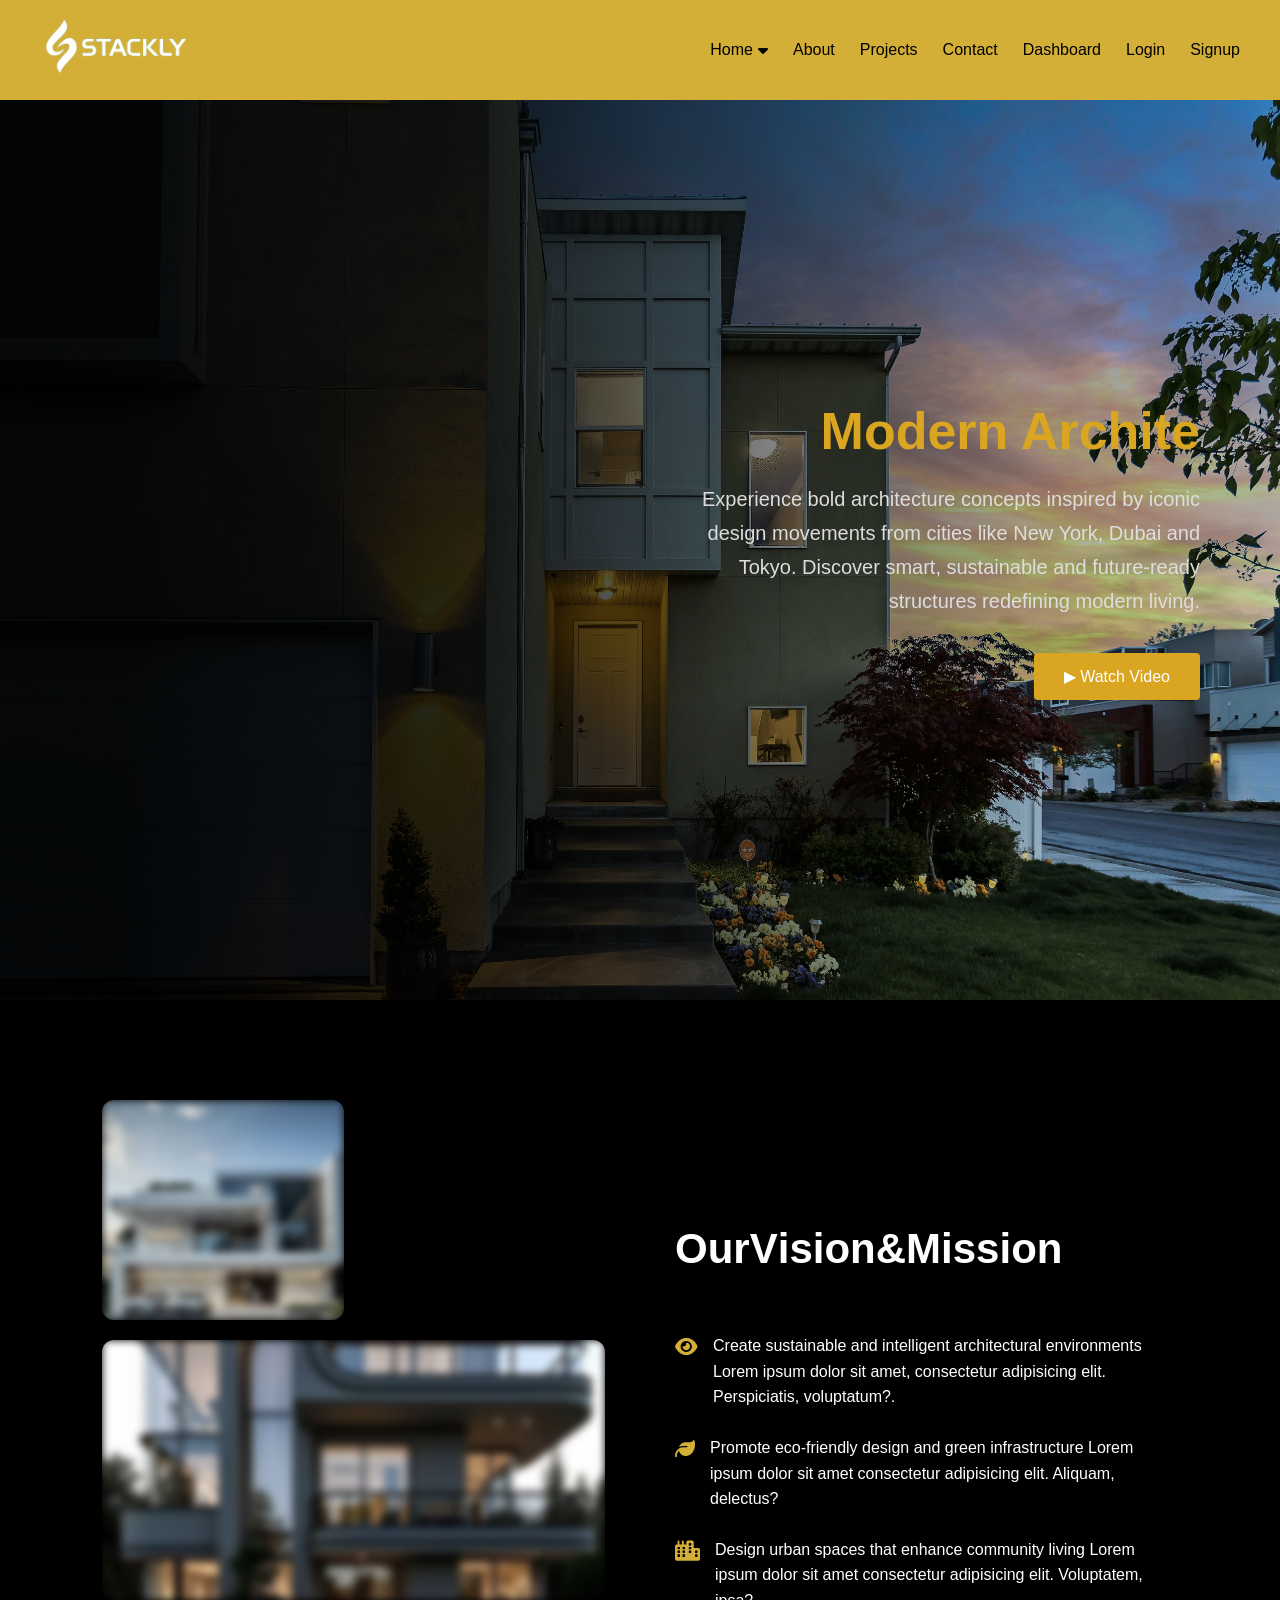
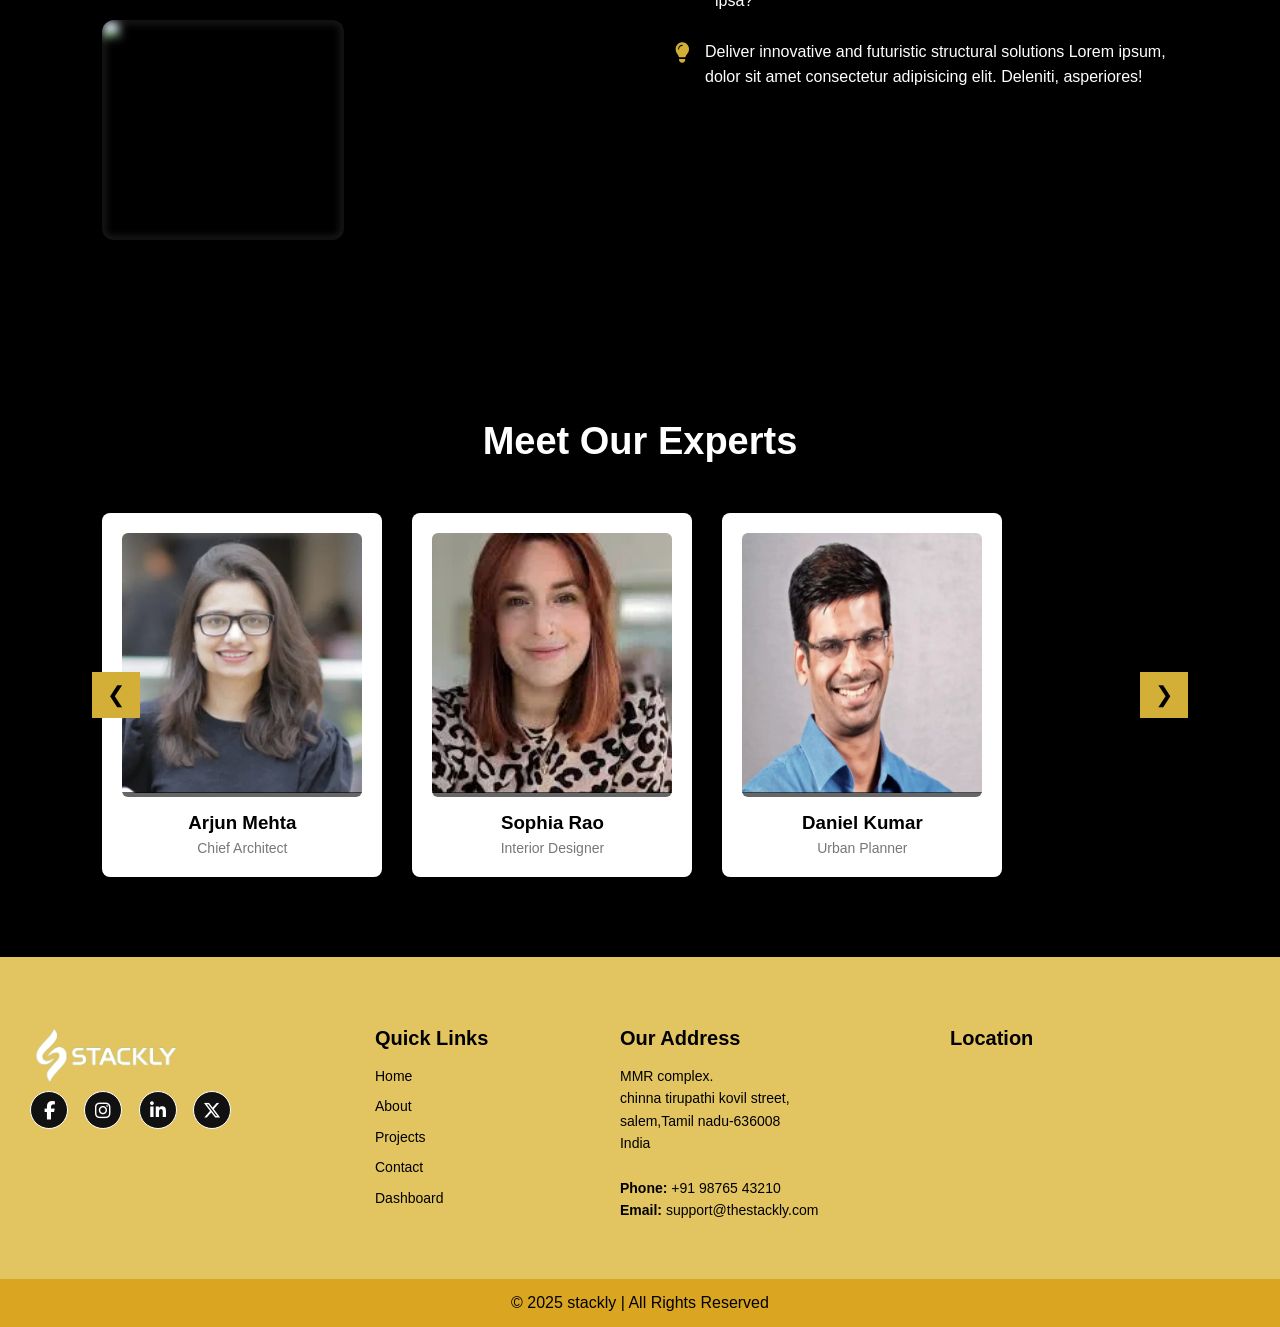
==== about.html @ 1b341a3d "Add files via upload" ====
<!DOCTYPE html>
<html lang="en">
<head>
    <meta charset="UTF-8">
    <meta name="viewport" content="width=device-width, initial-scale=1.0">
    <title>Architecture</title>
    <!-- CSS Files -->
    <link rel="stylesheet" href="./style.css">
    
    <link rel="stylesheet" href="https://cdnjs.cloudflare.com/ajax/libs/font-awesome/6.5.0/css/all.min.css">
</head>
<body>
    <!-- ================= HEADER ================= -->
    <header class="header">
        <a href="index.html">   
            <img src="./white.webp" alt="Stackly Logo" style="height: 60px; ">
          </a> 
        <!-- div class="logo">Tech<span>Solutions</span></div> -->

        <!-- Navigation -->
        <nav class="navbar">
            <ul class="nav-links" >

                <li class="dropdown">
                    <a href="javascript:void(0)" class="dropdown-btn">Home <i class="fa-solid fa-caret-down"></i></a>
                
                    <ul class="dropdown-content">
                        <li><a href="./index.html">Home 1</a></li>
                        <li><a href="./home2.html">Home 2</a></li>
                    </ul>
                </li>
                

                <li><a href="./about.html">About</a></li>
                <li><a href="./projects.html">Projects</a></li>
                <li><a href="./contact.html">Contact</a></li>
                <li><a href="./dashboard.html">Dashboard</a></li>
                <li><a href="./login.html">Login</a></li>
                <li><a href="./signup.html">Signup</a></li>
                

            </ul>
        </nav>

        <!-- Toggle -->
        <div class="menu-toggle" id="menu-toggle">
            <i class="fa-solid fa-bars"></i>
        </div>

    </header>
    
<body>
    <style>

        /* RESET */
        *{
            margin:0;
            padding:0;
            box-sizing:border-box;
            font-family: 'Poppins', sans-serif;
        }
        
        /* HERO SECTION */
        .arch-hero{
            width:100%;
            height:100vh;
            position:relative;
            overflow:hidden;
            display:flex;
            align-items:center;
            justify-content:flex-end;
            padding:80px;
            color:goldenrod;
        }
        
        /* BACKGROUND SLIDER */
        .arch-slider{
            position:absolute;
            width:100%;
            height:100%;
            top:0;
            left:0;
            z-index:-2;
        }
        
        .arch-slide{
            position:absolute;
            width:100%;
            height:100%;
            background-size:cover;
            background-position:center;
            opacity:0;
            transition:1.5s ease-in-out;
        }
        
        /* Architecture Images */
        .arch-slide:nth-child(1){
        background-image:url("./archi6.webp");
        }
        .arch-slide:nth-child(2){
        background-image:url("./archi5.webp");
        }
        .arch-slide:nth-child(3){
        background-image:url("./archi2.webp");
        }
        
        .arch-slide.active{
            opacity:1;
        }
        
        /* NETFLIX DARK GRADIENT OVERLAY */
        .arch-hero::after{
            content:"";
            position:absolute;
            width:100%;
            height:100%;
            top:0;
            left:0;
            background:linear-gradient(
                to right,
                rgba(0,0,0,0.95) 10%,
                rgba(0,0,0,0.85) 35%,
                rgba(0,0,0,0.5) 60%,
                rgba(0,0,0,0.2) 80%,
                rgba(0,0,0,0.05) 100%
            );
            z-index:-1;
        }
        
        /* CONTENT */
        .arch-hero-content{
            max-width:520px;
            text-align:right;
            animation:fadeUp 1.5s ease;
        }
        
        .arch-hero-content h1{
            font-size:52px;
            font-weight:700;
            margin-bottom:20px;
            line-height:1.2;
        }
        
        .arch-hero-content p{
            margin-bottom:35px;
            line-height:1.7;
            font-size:20px;
            color:#ddd;
        }
        
        /* BUTTON */
        .arch-btns button{
            padding:14px 30px;
            border:none;
            background: goldenrod;
            color:#fff;
            cursor:pointer;
            font-size:16px;
            border-radius:4px;
            transition:0.3s;
        }
        
        .arch-btns button:hover{
            background: rgb(234, 205, 134);
            transform:scale(1.05);
        }
        
        /* VIDEO MODAL */
        .arch-video-modal{
            position:fixed;
            width:100%;
            height:100%;
            background:rgba(0,0,0,0.85);
            top:0;
            left:0;
            display:none;
            align-items:center;
            justify-content:center;
            z-index:999;
        }
        
        .arch-video-box{
            width:90%;
            max-width:800px;
            position:relative;
        }
        
        .arch-video-box iframe{
            width:100%;
            height:450px;
            border-radius:10px;
        }
        
        #closeVideo{
            position:absolute;
            top:-40px;
            right:0;
            font-size:35px;
            cursor:pointer;
            color:#fff;
        }
        
        /* ANIMATION */
        @keyframes fadeUp{
            from{
                opacity:0;
                transform:translateY(40px);
            }
            to{
                opacity:1;
                transform:translateY(0);
            }
        }
        
        /* RESPONSIVE */
        
        /* Tablet */
        @media(max-width:992px){
        
        .arch-hero{
            padding:50px;
        }
        
        .arch-hero-content h1{
            font-size:38px;
        }
        }
        
        /* Mobile */
        @media(max-width:768px){
        
        .arch-hero{
            justify-content:center;
            text-align:center;
            padding:25px;
        }
        
        .arch-hero-content{
            text-align:center;
        }
        
        .arch-hero-content h1{
            font-size:28px;
        }
        
        .arch-video-box iframe{
            height:250px;
        }
        }
        
        /* LOAD FROM BOTTOM ANIMATION */
        
        .lux-reveal{
            opacity:0;
            transform:translateY(60px);
            animation:luxFadeUp 1.6s ease forwards;
            animation-delay:0.5s;
        }
        
        @keyframes luxFadeUp{
            0%{
                opacity:0;
                transform:translateY(60px);
            }
            100%{
                opacity:1;
                transform:translateY(0);
            }
        }
        .lux-title{ animation-delay:0.2s; }
        .lux-desc{ animation-delay:0.6s; }
        .lux-btns{ animation-delay:1s; }
        </style>
        </head>
        
        <body>
        
        <section class="arch-hero">
        
            <div class="arch-slider">
                <div class="arch-slide active"></div>
                <div class="arch-slide"></div>
                <div class="arch-slide"></div>
            </div>
        
            <div class="arch-hero-content">
        
                <h1><span id="arch-text"></span></h1>
        
                <p>
                    Experience bold architecture concepts inspired by iconic design movements 
                    from cities like New York, Dubai and Tokyo. Discover smart, sustainable 
                    and future-ready structures redefining modern living.
                </p>
        
                <div class="arch-btns">
                    <button id="watchBtn">▶ Watch Video</button>
                </div>
        
            </div>
        
        </section>
        
        <!-- VIDEO POPUP -->
        <div class="arch-video-modal" id="videoModal">
            <div class="arch-video-box">
                <span id="closeVideo">&times;</span>
                <iframe id="archVideo"
                    src="./real.mp4"
                    frameborder="0"
                    allowfullscreen>
                </iframe>
            </div>
        </div>
        
        <script>
        
        /* AUTO BACKGROUND SLIDER */
        let slides=document.querySelectorAll(".arch-slide");
        let index=0;
        
        function autoSlide(){
        slides.forEach(s=>s.classList.remove("active"));
        slides[index].classList.add("active");
        index=(index+1)%slides.length;
        }
        setInterval(autoSlide,4000);
        
        
        /* TYPEWRITER EFFECT */
        let textArray=[
        "Modern Architecture",
        "Luxury Urban Living",
        "Sustainable Design",
        "Future Smart Cities"
        ];
        
        let count=0;
        let i=0;
        let currentText="";
        let letter="";
        
        function typing(){
        
        if(count===textArray.length){
        count=0;
        }
        
        currentText=textArray[count];
        letter=currentText.slice(0,++i);
        
        document.getElementById("arch-text").textContent=letter;
        
        if(letter.length===currentText.length){
        count++;
        i=0;
        }
        
        setTimeout(typing,120);
        }
        typing();
        
        
        /* VIDEO MODAL */
        let btn=document.getElementById("watchBtn");
        let modal=document.getElementById("videoModal");
        let close=document.getElementById("closeVideo");
        let iframe=document.getElementById("archVideo");
        
        btn.onclick=()=>{
        modal.style.display="flex";
        };
        
        close.onclick=()=>{
        modal.style.display="none";
        iframe.src=iframe.src; // stop video when closed
        };
        
        </script>





<section class="lxvmp-section">

    <!-- LEFT IMAGES -->
    <div class="lxvmp-images lxvmp-left-reveal">

        <div class="lxvmp-img square">
            <img src="./archi.webp">
        </div>

        <div class="lxvmp-img rectangle">
            <img src="./archi1.webp">
        </div>

        <div class="lxvmp-img square">
            <img src="./im3.webp">
        </div>

    </div>

    <!-- RIGHT CONTENT -->
    <div class="lxvmp-content">

        <h2 class="lxvmp-title">
            Our Vision & Mission
        </h2>

        <div class="lxvmp-points">

            <div class="lxvmp-point">
                <i class="fa-solid fa-eye"></i>
                <p>Create sustainable and intelligent architectural environments Lorem ipsum dolor sit amet, 
                    consectetur adipisicing elit. Perspiciatis, voluptatum?.</p>
            </div>

            <div class="lxvmp-point">
                <i class="fa-solid fa-leaf"></i>
                <p>Promote eco-friendly design and green infrastructure Lorem ipsum dolor sit amet 
                    consectetur adipisicing elit. Aliquam, delectus?</p>
            </div>

            <div class="lxvmp-point">
                <i class="fa-solid fa-city"></i>
                <p>Design urban spaces that enhance community living Lorem ipsum dolor sit amet consectetur 
                    adipisicing elit. Voluptatem, ipsa?</p>
            </div>

            <div class="lxvmp-point">
                <i class="fa-solid fa-lightbulb"></i>
                <p>Deliver innovative and futuristic structural solutions Lorem ipsum, dolor sit amet consectetur 
                    adipisicing elit. Deleniti, asperiores!</p>
            </div>

        </div>

    </div>

</section>

<style>

    /* ===== SECTION ===== */
    .lxvmp-section{
        display:flex;
        justify-content:space-between;
        align-items:center;
        gap:70px;
        padding:100px 8%;
        background:black;
        color:white;
        overflow:hidden;
    }
    
    /* ===== LEFT IMAGES ===== */
    .lxvmp-images{
        flex:1;
        display:grid;
        grid-template-columns:1fr 1fr;
        gap:20px;
        opacity:0;
        transform:translateX(-100px);
        transition:1s ease;
    }
    
    .lxvmp-images.active{
        opacity:1;
        transform:translateX(0);
    }
    
    .lxvmp-img{
        overflow:hidden;
        border-radius:12px;
    }
    
    .lxvmp-img img{
        width:100%;
        height:100%;
        object-fit:cover;
        filter:blur(4px);
        transition:0.6s ease;
    }
    
    .lxvmp-img:hover img{
        filter:blur(0);
        transform:scale(1.05);
    }
    
    .square{ height:220px; }
    .rectangle{ grid-column:span 2; height:260px; }
    
    /* ===== CONTENT ===== */
    .lxvmp-content{
        flex:1;
    }
    
    /* ===== SPLIT TITLE ===== */
    .lxvmp-title{
        font-size:42px;
        position:relative;
        margin-bottom:60px;
        overflow:hidden;
    }
    
    /* Gold Animated Underline */
    .lxvmp-title::after{
        content:"";
        position:absolute;
        left:0;
        bottom:-10px;
        width:0;
        height:4px;
        background:linear-gradient(90deg,#d4af37,#f9e27d,#d4af37);
        animation:goldLine 2s forwards 1.2s;
    }
    
    @keyframes goldLine{
        to{ width:120px; }
    }
    
    /* Split letter style */
    .lxvmp-title span{
        display:inline-block;
        opacity:0;
        transform:translateY(60px);
    }
    
    /* ===== POINTS ===== */
    .lxvmp-point{
        display:flex;
        gap:15px;
        margin-bottom:25px;
        opacity:0;
        transform:translateY(40px);
        transition:0.6s;
    }
    
    .lxvmp-point.active{
        opacity:1;
        transform:translateY(0);
    }
    
    .lxvmp-point i{
        color:#d4af37;
        font-size:20px;
        margin-top:4px;
    }
    
    .lxvmp-point p{
        font-size:16px;
        line-height:1.6;
        color:white;
    }
    
    /* ===== RESPONSIVE ===== */
    @media(max-width:992px){
        .lxvmp-section{
            flex-direction:column;
        }
        .lxvmp-title{ font-size:32px; }
    }
    
    @media(max-width:600px){
        .square{ height:180px; }
        .rectangle{ height:200px; }
        .lxvmp-title{ font-size:26px; }
        .lxvmp-point p{ font-size:14px; }
    }
    
    </style>
    <script>

        /* ===== SPLIT LETTER ANIMATION ===== */
        const title = document.querySelector(".lxvmp-title");
        const text = title.innerText;
        title.innerHTML = "";
        
        text.split("").forEach((letter, i) => {
            const span = document.createElement("span");
            span.innerText = letter;
            title.appendChild(span);
        
            setTimeout(() => {
                span.style.opacity = "1";
                span.style.transform = "translateY(0)";
                span.style.transition = "0.6s ease";
            }, i * 50);
        });
        
        /* ===== SCROLL REVEAL ===== */
        const images = document.querySelector(".lxvmp-images");
        const points = document.querySelectorAll(".lxvmp-point");
        
        function revealSection(){
            let windowHeight = window.innerHeight;
        
            if(images.getBoundingClientRect().top < windowHeight - 100){
                images.classList.add("active");
            }
        
            points.forEach((point, i) => {
                if(point.getBoundingClientRect().top < windowHeight - 80){
                    setTimeout(()=>{
                        point.classList.add("active");
                    }, i * 200);
                }
            });
        }
        
        window.addEventListener("scroll", revealSection);
        
        </script>

            <!-- TEAM SLIDER SECTION -->
<section class="lx-team">

    <h2 class="lx-team-title" style="color: white;">Meet Our Experts</h2>

    <div class="lx-team-wrapper">

        <button class="lx-arrow lx-prev">&#10094;</button>

        <div class="lx-team-slider">

            <div class="lx-team-card lx-reveal">

                <div class="lx-img">
            
                    <img src="./sana.webp">
            
                    <!-- SOCIAL OVERLAY -->
                    <div class="lx-social">
                        <a href="./404.html"><i class="fa-brands fa-linkedin-in"></i></a>
                        <a href="./404.html"><i class="fa-brands fa-instagram"></i></a>
                        <a href="./404.html"><i class="fa-brands fa-twitter"></i></a>
                    </div>
            
                </div>
            
                <h3>Arjun Mehta</h3>
                <span>Chief Architect</span>
            
            </div>


            <div class="lx-team-card lx-reveal">

                <div class="lx-img">
            
                    <img src="./nithiya.webp">
            
                    <!-- SOCIAL OVERLAY -->
                    <div class="lx-social">
                        <a href="./404.html"><i class="fa-brands fa-linkedin-in"></i></a>
                        <a href="./404.html"><i class="fa-brands fa-instagram"></i></a>
                        <a href="./404.html"><i class="fa-brands fa-twitter"></i></a>
                    </div>
            
                </div>
            
                <h3>Sophia Rao</h3>
                <span>Interior Designer</span>
            
            </div>

            

            <div class="lx-team-card lx-reveal">

                <div class="lx-img">
            
                    <img src="./arjun.webp">
            
                    <!-- SOCIAL OVERLAY -->
                    <div class="lx-social">
                        <a href="./404.html"><i class="fa-brands fa-linkedin-in"></i></a>
                        <a href="./404.html"><i class="fa-brands fa-instagram"></i></a>
                        <a href="./404.html"><i class="fa-brands fa-twitter"></i></a>
                    </div>
            
                </div>
            
                <h3>Daniel Kumar</h3>
                <span>Urban Planner</span>
            </div>

            <div class="lx-team-card lx-reveal">

                <div class="lx-img">
            
                    <img src="./sana.webp">
            
                    <!-- SOCIAL OVERLAY -->
                    <div class="lx-social">
                        <a href="./404.html"><i class="fa-brands fa-linkedin-in"></i></a>
                        <a href="./404.html"><i class="fa-brands fa-instagram"></i></a>
                        <a href="./404.html"><i class="fa-brands fa-twitter"></i></a>
                    </div>
            
                </div>
            
                <h3>Arjun Mehta</h3>
                <span>Chief Architect</span>
            
            </div>


            <div class="lx-team-card lx-reveal">

                <div class="lx-img">
            
                    <img src="./nithiya.webp">
            
                    <!-- SOCIAL OVERLAY -->
                    <div class="lx-social">
                        <a href="./404.html"><i class="fa-brands fa-linkedin-in"></i></a>
                        <a href="./404.html"><i class="fa-brands fa-instagram"></i></a>
                        <a href="./404.html"><i class="fa-brands fa-twitter"></i></a>
                    </div>
            
                </div>
            
                <h3>Sophia Rao</h3>
                <span>Interior Designer</span>
            
            </div>

            

            <div class="lx-team-card lx-reveal">

                <div class="lx-img">
            
                    <img src="./arjun.webp">
            
                    <!-- SOCIAL OVERLAY -->
                    <div class="lx-social">
                        <a href="./404.html"><i class="fa-brands fa-linkedin-in"></i></a>
                        <a href="./404.html"><i class="fa-brands fa-instagram"></i></a>
                        <a href="./404.html"><i class="fa-brands fa-twitter"></i></a>
                    </div>
            
                </div>
            
                <h3>Daniel Kumar</h3>
                <span>Urban Planner</span>
            </div>




            <div class="lx-team-card lx-reveal">

                <div class="lx-img">
            
                    <img src="./nithiya.webp">
            
                    <!-- SOCIAL OVERLAY -->
                    <div class="lx-social">
                        <a href="./404.html"><i class="fa-brands fa-linkedin-in"></i></a>
                        <a href="./404.html"><i class="fa-brands fa-instagram"></i></a>
                        <a href="./404.html"><i class="fa-brands fa-twitter"></i></a>
                    </div>
            
                </div>
            
                <h3>Sophia Rao</h3>
                <span>Interior Designer</span>
            
            </div>

            

            <div class="lx-team-card lx-reveal">

                <div class="lx-img">
            
                    <img src="./arjun.webp">
            
                    <!-- SOCIAL OVERLAY -->
                    <div class="lx-social">
                        <a href="./404.html"><i class="fa-brands fa-linkedin-in"></i></a>
                        <a href="./404.html"><i class="fa-brands fa-instagram"></i></a>
                        <a href="./404.html"><i class="fa-brands fa-twitter"></i></a>
                    </div>
            
                </div>
            
                <h3>Daniel Kumar</h3>
                <span>Urban Planner</span>
            </div>

        </div>

        <button class="lx-arrow lx-next">&#10095;</button>

    </div>

</section>

<style>




/* IMAGE WRAPPER */
.lx-img{
    position:relative;
    overflow:hidden;
    border-radius:6px;
}

/* IMAGE */
.lx-img img{
    width:100%;
    height:260px;
    object-fit:cover;
    transition:0.5s;
}

/* ZOOM IMAGE */
.lx-team-card:hover img{
    transform:scale(1.1);
}

/* SOCIAL OVERLAY */
.lx-social{
    position:absolute;
    bottom:-50px;
    left:0;
    width:100%;
    display:flex;
    justify-content:center;
    gap:15px;
    background:rgba(0,0,0,0.6);
    padding:10px;
    transition:0.4s;
}

/* SHOW ON HOVER */
.lx-team-card:hover .lx-social{
    bottom:0;
}

/* ICON STYLE */
.lx-social a{
    width:35px;
    height:35px;
    background:#d4af37;
    color:#000;
    display:flex;
    align-items:center;
    justify-content:center;
    border-radius:50%;
    text-decoration:none;
    transition:0.3s;
}

.lx-social a:hover{
    background:#fff;
}

/* MOBILE FIX */
@media(max-width:600px){
    .lx-social{
        bottom:0;
    }
}


    .lx-team{
        width:100%;
        padding:80px 8%;
        background:black;
        text-align:center;
    }
    
    .lx-team-title{
        font-size:38px;
        margin-bottom:50px;
    }
    
    .lx-team-wrapper{
        position:relative;
        display:flex;
        align-items:center;
    }
    
    .lx-team-slider{
        display:flex;
        gap:30px;
        overflow:hidden;
        scroll-behavior:smooth;
    }
    
    .lx-team-card{
        min-width:280px;
        background:#fff;
        padding:20px;
        border-radius:8px;
        transition:0.4s;
        opacity:0;
        transform:translateY(60px);
    }
    
    .lx-team-card.active{
        opacity:1;
        transform:translateY(0);
    }
    
    .lx-img{
        overflow:hidden;
        border-radius:6px;
    }
    
    .lx-img img{
        width:100%;
        height:260px;
        object-fit:cover;
        transition:0.5s;
    }
    
    .lx-team-card:hover img{
        transform:scale(1.1);
    }
    
    .lx-team-card h3{
        margin:15px 0 5px;
    }
    
    .lx-team-card span{
        font-size:14px;
        color:#777;
    }
    
    /* ARROWS */
    .lx-arrow{
        background:#d4af37;
        border:none;
        color:#000;
        font-size:22px;
        padding:10px 15px;
        cursor:pointer;
        position:absolute;
        z-index:2;
    }
    
    .lx-prev{ left:-10px; }
    .lx-next{ right:-10px; }
    
    /* RESPONSIVE */
    @media(max-width:992px){
        .lx-team-card{ min-width:240px; }
    }
    
    @media(max-width:600px){
        .lx-team-slider{
            gap:20px;
        }
        .lx-team-card{
            min-width:220px;
        }
        .lx-team-title{
            font-size:28px;
        }
    }
    
    </style>
    <script>

        const slider = document.querySelector(".lx-team-slider");
        const next = document.querySelector(".lx-next");
        const prev = document.querySelector(".lx-prev");
        
        next.addEventListener("click", () => {
            slider.scrollBy({ left: 300, behavior: "smooth" });
        });
        
        prev.addEventListener("click", () => {
            slider.scrollBy({ left: -300, behavior: "smooth" });
        });
        
        /* AUTO SLIDE */
        setInterval(() => {
            slider.scrollBy({ left: 300, behavior: "smooth" });
        }, 4000);
        
        /* ONE BY ONE REVEAL */
        const teamCards = document.querySelectorAll(".lx-reveal");
        
        function revealTeam(){
            teamCards.forEach((card, i) => {
                let windowHeight = window.innerHeight;
                let elementTop = card.getBoundingClientRect().top;
        
                if(elementTop < windowHeight - 100){
                    setTimeout(()=>{
                        card.classList.add("active");
                    }, i * 200);
                }
            });
        }
        
        window.addEventListener("scroll", revealTeam);
        
        </script>
        
        
        
        
<script src="script.js"></script>


     <!-- <footer> -->
        <footer class="footer">
            <div class="footer-container">
        
                <!-- Logo / About -->
                <div class="footer-box">
                    <img src="./white.webp" alt="Stackly Logo" class="footer-logo"  style="height:60px;">
       
                   
                    <!-- <p>We deliver secure, scalable and innovative IT services for global businesses.</p><br> -->
        
                    <!-- Social Icons -->
                    <div class="footer-social">
                        <a href="./404.html"><i class="fa-brands fa-facebook-f"></i></a>
                        <a href="./404.html"><i class="fa-brands fa-instagram"></i></a>
                        <a href="./404.html"><i class="fa-brands fa-linkedin-in"></i></a>
                        <a href="./404.html"><i class="fa-brands fa-x-twitter"></i></a>
                    </div>
                </div>
                <!-- Quick Links -->
                <div class="footer-box">
                    <h3>Quick Links</h3>
                    <ul>
                        <li><a href="./index.html">Home </a></li>
                        <li><a href="./about.html">About</a></li>
                    <li><a href="./projects.html">Projects</a></li>
                    <li><a href="./contact.html">Contact</a></li>
                    <li><a href="./dashboard.html">Dashboard</a></li>
                    </ul>
                </div>
        
                <!-- Address -->
                <div class="footer-box">
                    <h3>Our Address</h3>
                    <p>
                        MMR complex.<br>
                        chinna tirupathi kovil street,<br>
                        salem,Tamil nadu-636008<br>
                        <!-- Bengaluru, Karnataka – 560066<br> -->
                        India<br><br>
        
                        <strong>Phone:</strong> +91 98765 43210<br>
                        <strong>Email:</strong> support@thestackly.com
                    </p>
                </div>
        
                <!-- Google Map -->
                <div class="footer-box">
                    <h3>Location</h3>
                    <iframe 
                    src="https://www.google.com/maps?q=Salem%20Tamil%20Nadu&output=embed"
                        allowfullscreen="" 
                        loading="lazy">
                    </iframe>
                </div>
        
            </div>
        
            <div class="footer-bottom">
                <p>© 2025 stackly | All Rights Reserved</p>
            </div>
        </footer>       
    
    
    <script src="./script.js"></script>
    
    
</body>
</html>
---- style.css ----
/* ================= GLOBAL ================= */
* {
    margin: 0;
    padding: 0;
    box-sizing: border-box;
}

body {
    font-family: "Poppins", sans-serif;
    
}

a { text-decoration: none; }

ul { list-style: none; }




/* ================= HEADER ================= */
.header {
    width: 100%;
    padding: 18px 40px;
    background: #d4af37;
    color: #fff;
    display: flex;
    justify-content: space-between;
    align-items: center;
}

.logo {
    font-size: 28px;
    font-weight: 700;
}

.logo span {
    color: gold;
}

.nav-links {
    display: flex;
    gap: 25px;
}

/* Dropdown Wrapper */
.dropdown {
    position: relative;
}

/* Dropdown Button */
.dropdown-btn {
    display: flex;
    align-items: center;
    gap: 5px;
}

/* Desktop Hover */
@media (min-width: 901px) {
    .dropdown:hover .dropdown-content {
        display: block;
    }
}

/* Dropdown Menu */
.dropdown-content {
    display: none;
    position: absolute;
    top: 38px;
    left: 0;
    background: #12274d;
    width: 160px;
    border-radius: 8px;
    padding: 10px 0;
    z-index: 999;
}

.dropdown-content li a {
    display: block;
    padding: 10px 15px;
    color: white;
}

.dropdown-content li a:hover {
    background: #0e1c33;
}

/* Toggle */
.menu-toggle {
    display: none;
    font-size: 28px;
    cursor: pointer;
}

li a{
    color: black;
}



/* ================= FOOTER ================= */
.footer {
    background: #e2c461;
    padding-top: 40px;
    color: black;
}

.footer-container {
    display: flex;
    justify-content: space-between;
    padding: 30px;
    flex-wrap: wrap;
}

/* Footer Boxes */
.footer-box h3 {
    margin-bottom: 15px;
    font-size: 20px;
    color: black;
}

.footer-box p, 
.footer-box a {
    color: black;
    font-size: 14px;
    line-height: 1.6;
}

.footer-box ul {
    list-style: none;
}

.footer-box ul li {
    margin-bottom: 8px;
}

.footer-box ul li a {
    text-decoration: none;
    transition: 0.3s;
}

.footer-box ul li a:hover {
    color: black;
}


.footer-bottom {
    text-align: center;
    background: goldenrod;
    padding: 15px 0;
}

.footer-social a {
    display: inline-block;
    margin-right: 12px;
    font-size: 18px;
    width: 38px;
    height: 38px;
    text-align: center;
    line-height: 38px;
    border-radius: 50%;
    background: #111;
    color: white;
    border: 1px solid white;
    transition: 0.3s;
}

.footer-social a:hover {
    background: blanchedalmond;
    color: #000;
    transform: translateY(-5px);
}

/* Map */
.footer-box iframe {
    width: 100%;
    height: 180px;
    border-radius: 10px;
    border: none;
}


/* ================= RESPONSIVE ================= */
@media (max-width: 900px) {

    .nav-links {
        display: none;
        flex-direction: column;
        background: #0b1f3a;
        position: absolute;
        top: 70px;
        right: 20px;
        width: 200px;
        padding: 20px;
        border-radius: 10px;
        z-index: 1000;
    }

    .menu-toggle {
        display: block;
    }

    .footer-box {
        width: 45%;
        margin-bottom: 30px;
    }
}

@media (max-width: 500px) {
    .footer-box {
        width: 100%;
    }
}





    </style>
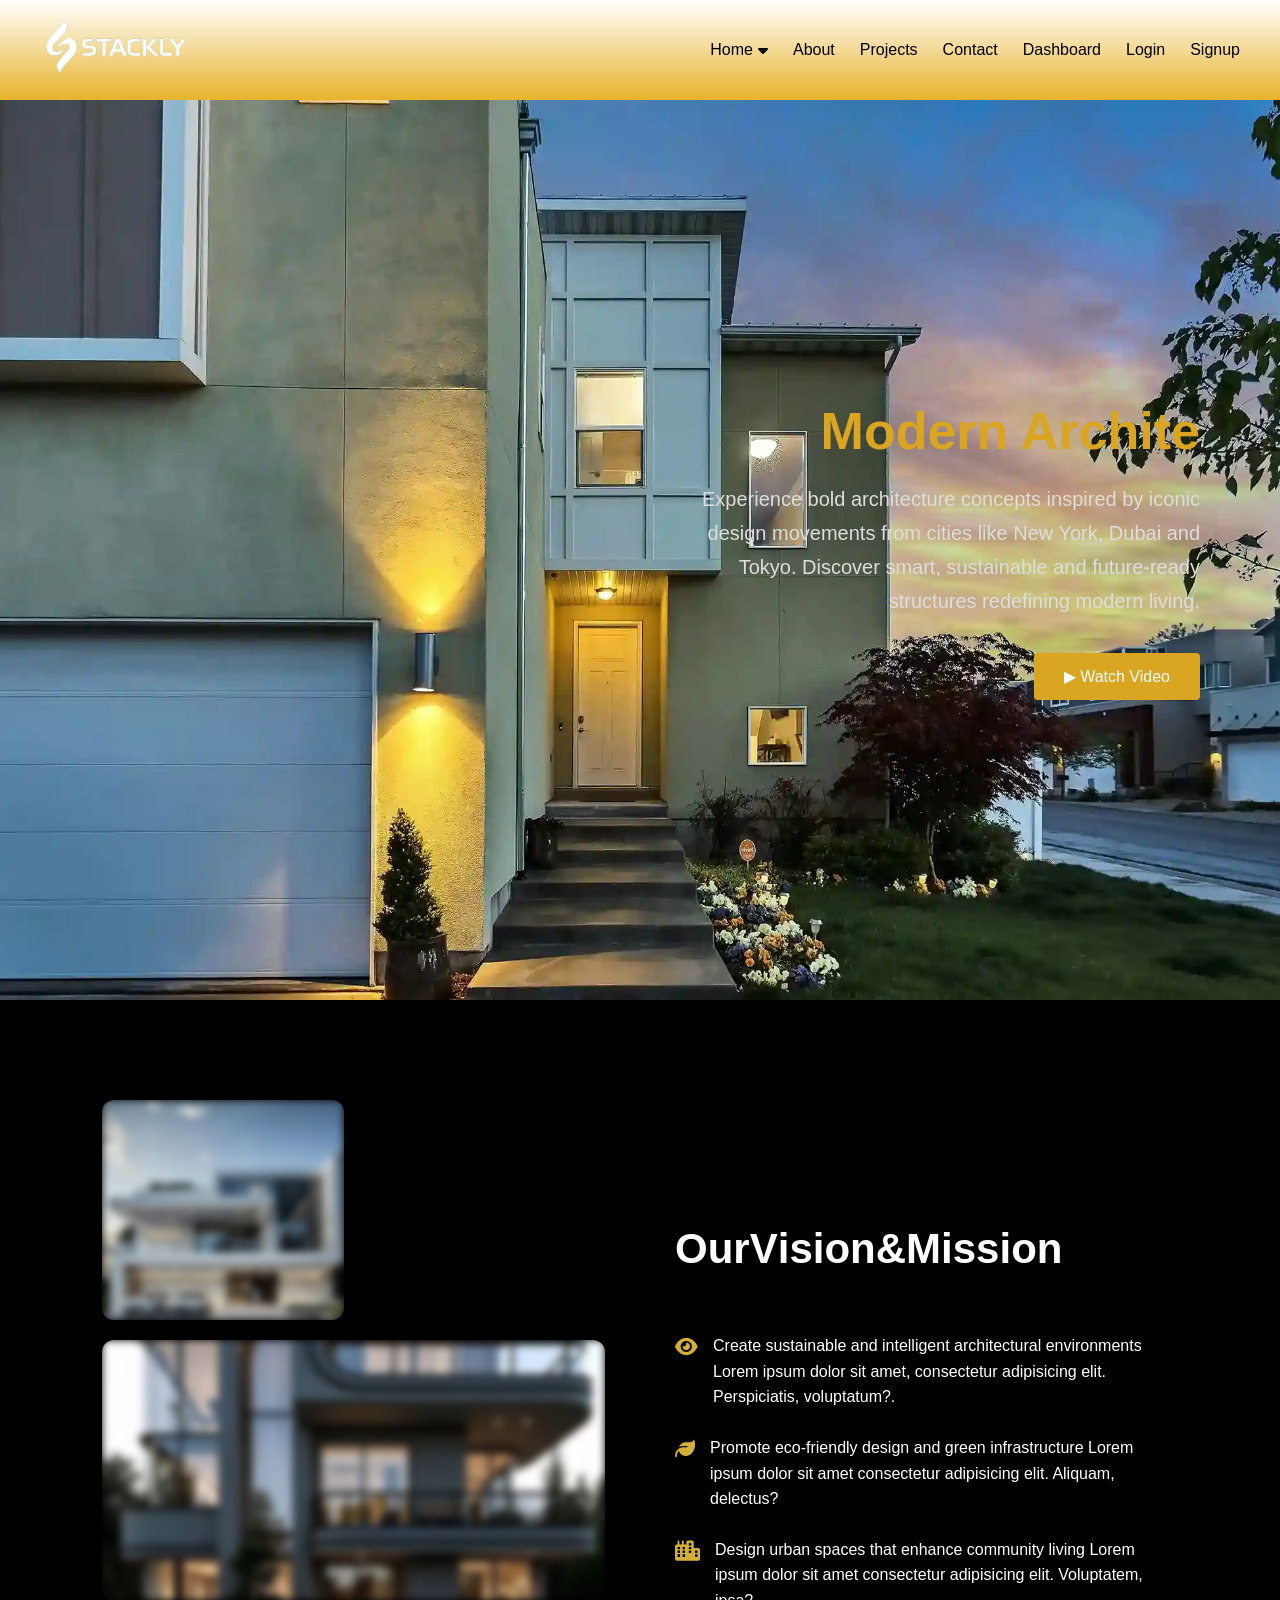
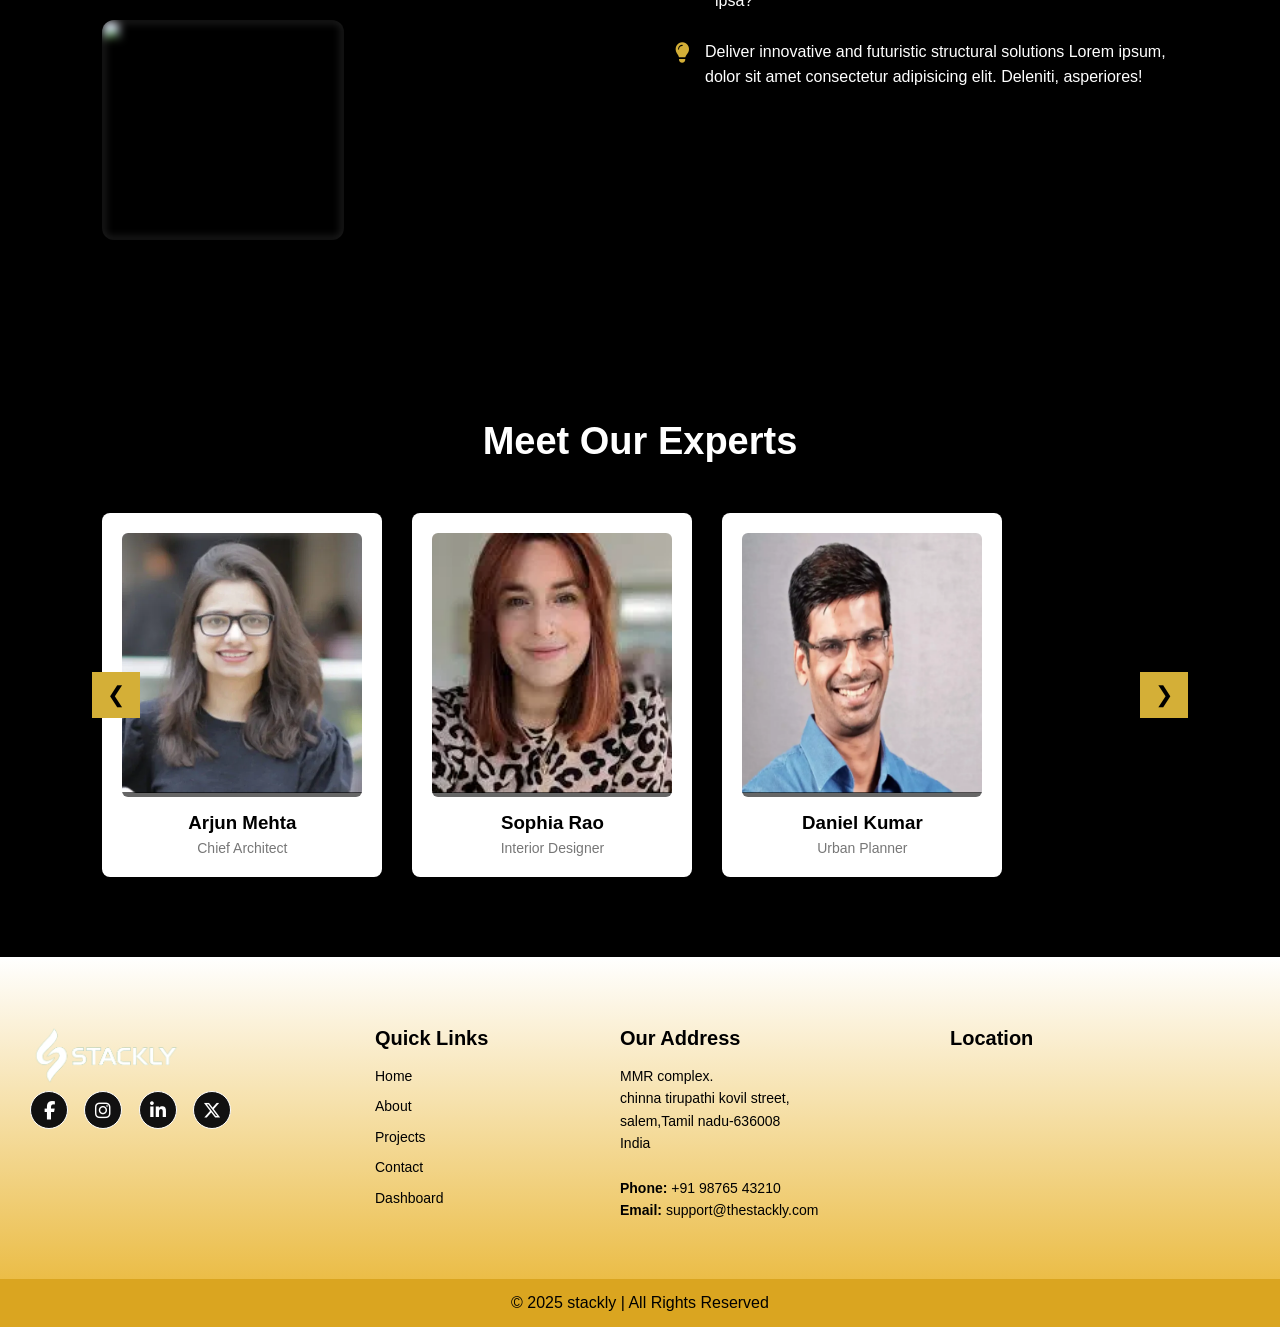
==== commit 146da411: "Add files via upload" ====
--- a/about.html
+++ b/about.html
@@ -116,14 +116,14 @@
             height:100%;
             top:0;
             left:0;
-            background:linear-gradient(
+            /* background:linear-gradient(
                 to right,
                 rgba(0,0,0,0.95) 10%,
                 rgba(0,0,0,0.85) 35%,
                 rgba(0,0,0,0.5) 60%,
                 rgba(0,0,0,0.2) 80%,
                 rgba(0,0,0,0.05) 100%
-            );
+            ); */
             z-index:-1;
         }
         
--- a/style.css
+++ b/style.css
@@ -22,7 +22,7 @@
 .header {
     width: 100%;
     padding: 18px 40px;
-    background: #d4af37;
+    background:  linear-gradient(to top, rgb(232, 179, 44), transparent);
     color: #fff;
     display: flex;
     justify-content: space-between;
@@ -39,6 +39,7 @@
 }
 
 .nav-links {
+    
     display: flex;
     gap: 25px;
 }
@@ -68,7 +69,7 @@
     position: absolute;
     top: 38px;
     left: 0;
-    background: #12274d;
+    background: linear-gradient(to top, rgb(232, 179, 44), transparent);
     width: 160px;
     border-radius: 8px;
     padding: 10px 0;
@@ -82,7 +83,7 @@
 }
 
 .dropdown-content li a:hover {
-    background: #0e1c33;
+    background: linear-gradient(to top, rgb(232, 179, 44), transparent);
 }
 
 /* Toggle */
@@ -100,7 +101,7 @@
 
 /* ================= FOOTER ================= */
 .footer {
-    background: #e2c461;
+    background: linear-gradient(to top, rgb(232, 179, 44), transparent);
     padding-top: 40px;
     color: black;
 }
@@ -186,7 +187,7 @@
     .nav-links {
         display: none;
         flex-direction: column;
-        background: #0b1f3a;
+        background:  linear-gradient(to top, rgb(232, 179, 44), transparent);;
         position: absolute;
         top: 70px;
         right: 20px;
@@ -216,4 +217,4 @@
 
 
 
-    </style>+    
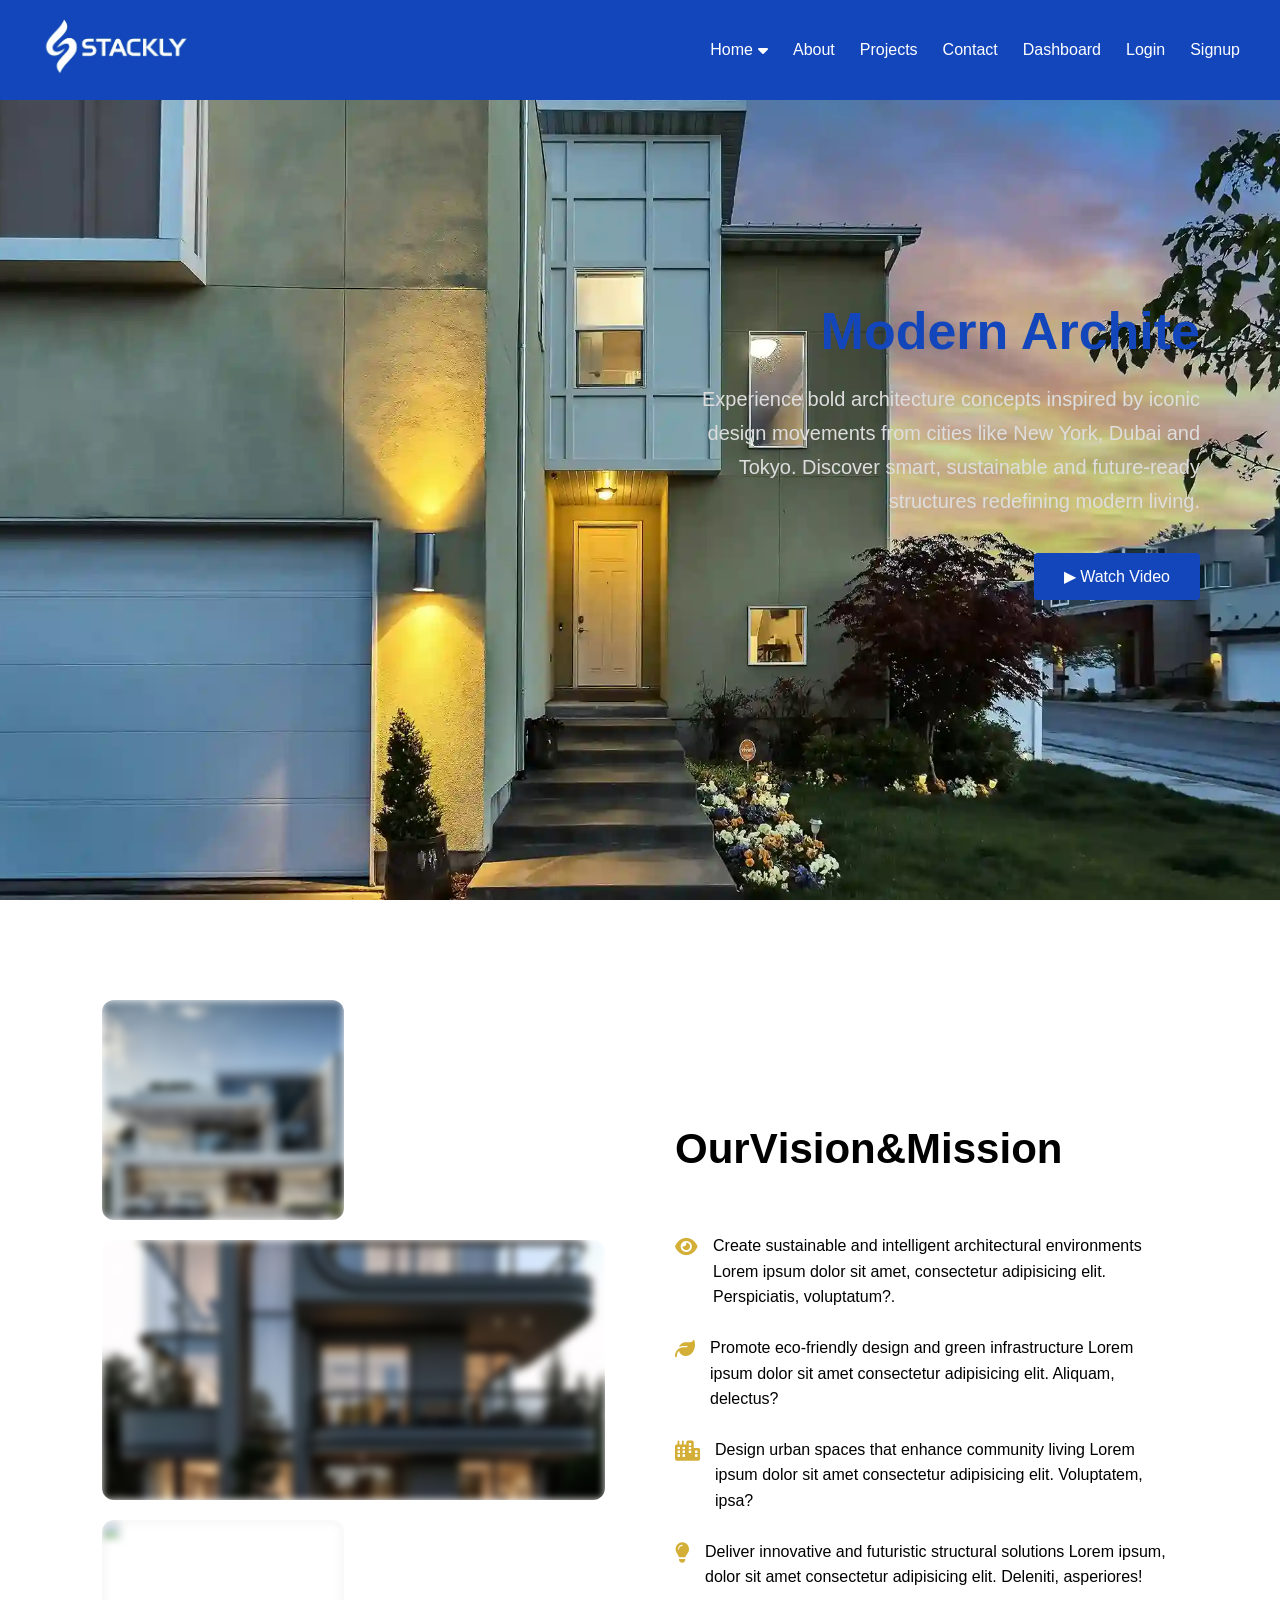
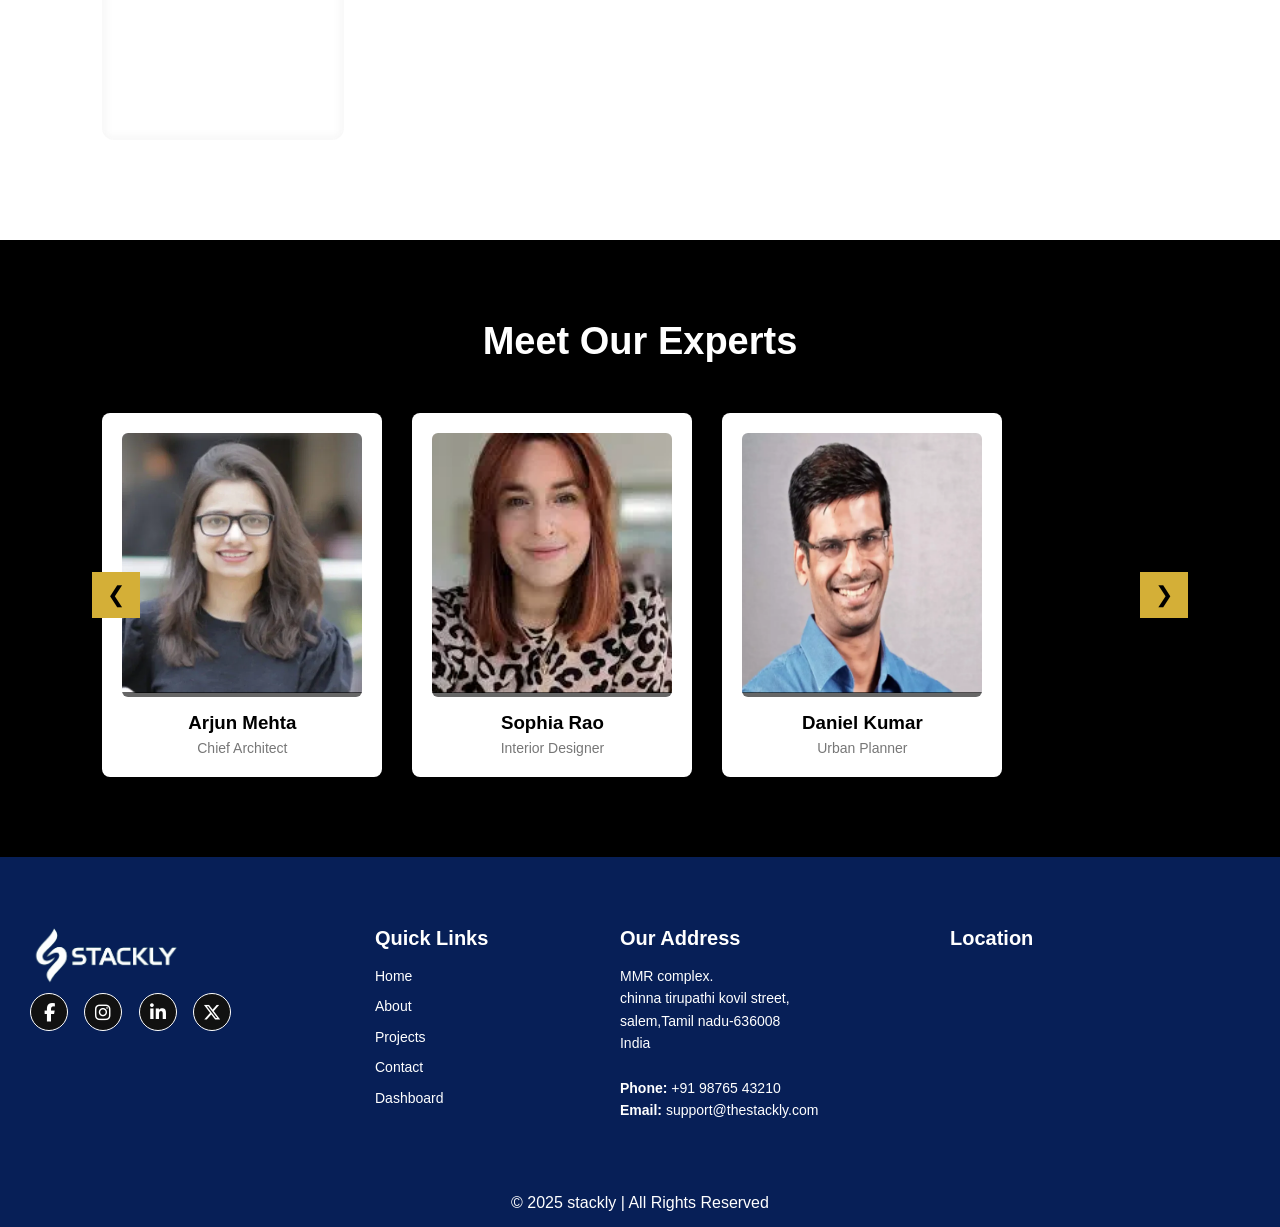
==== commit f5a9b5b0: "Add files via upload" ====
--- a/about.html
+++ b/about.html
@@ -70,7 +70,7 @@
             align-items:center;
             justify-content:flex-end;
             padding:80px;
-            color:goldenrod;
+            color:rgb(19, 70, 187);
         }
         
         /* BACKGROUND SLIDER */
@@ -152,7 +152,7 @@
         .arch-btns button{
             padding:14px 30px;
             border:none;
-            background: goldenrod;
+            background: rgb(19, 70, 187);
             color:#fff;
             cursor:pointer;
             font-size:16px;
@@ -449,8 +449,8 @@
         align-items:center;
         gap:70px;
         padding:100px 8%;
-        background:black;
-        color:white;
+        /* background:black; */
+        color:black;
         overflow:hidden;
     }
     
@@ -494,6 +494,7 @@
     /* ===== CONTENT ===== */
     .lxvmp-content{
         flex:1;
+        color:black;
     }
     
     /* ===== SPLIT TITLE ===== */
@@ -551,7 +552,7 @@
     .lxvmp-point p{
         font-size:16px;
         line-height:1.6;
-        color:white;
+        color:black;
     }
     
     /* ===== RESPONSIVE ===== */
@@ -1019,7 +1020,8 @@
         
                 <!-- Logo / About -->
                 <div class="footer-box">
-                    <img src="./white.webp" alt="Stackly Logo" class="footer-logo"  style="height:60px;">
+                    <a href="./index.html">
+                    <img src="./white.webp" alt="Stackly Logo" class="footer-logo"  style="height:60px;"></a>
        
                    
                     <!-- <p>We deliver secure, scalable and innovative IT services for global businesses.</p><br> -->
--- a/style.css
+++ b/style.css
@@ -20,13 +20,15 @@
 
 /* ================= HEADER ================= */
 .header {
+    position:fixed;
     width: 100%;
     padding: 18px 40px;
-    background:  linear-gradient(to top, rgb(232, 179, 44), transparent);
-    color: #fff;
+    background:  rgb(19, 70, 187);
+    color: black;
     display: flex;
     justify-content: space-between;
     align-items: center;
+    z-index: 9999;
 }
 
 .logo {
@@ -35,13 +37,14 @@
 }
 
 .logo span {
-    color: gold;
+    color: white;
 }
 
 .nav-links {
     
     display: flex;
     gap: 25px;
+    
 }
 
 /* Dropdown Wrapper */
@@ -69,7 +72,7 @@
     position: absolute;
     top: 38px;
     left: 0;
-    background: linear-gradient(to top, rgb(232, 179, 44), transparent);
+    background: rgb(7, 31, 87);
     width: 160px;
     border-radius: 8px;
     padding: 10px 0;
@@ -94,16 +97,16 @@
 }
 
 li a{
-    color: black;
+    color: white;
 }
 
 
 
 /* ================= FOOTER ================= */
 .footer {
-    background: linear-gradient(to top, rgb(232, 179, 44), transparent);
+    background: rgb(7, 31, 87);
     padding-top: 40px;
-    color: black;
+    color: white;
 }
 
 .footer-container {
@@ -117,12 +120,12 @@
 .footer-box h3 {
     margin-bottom: 15px;
     font-size: 20px;
-    color: black;
+    color: white;   
 }
 
 .footer-box p, 
 .footer-box a {
-    color: black;
+    color: white;
     font-size: 14px;
     line-height: 1.6;
 }
@@ -147,7 +150,7 @@
 
 .footer-bottom {
     text-align: center;
-    background: goldenrod;
+    background: rgb(7, 31, 87);
     padding: 15px 0;
 }
 
@@ -187,7 +190,7 @@
     .nav-links {
         display: none;
         flex-direction: column;
-        background:  linear-gradient(to top, rgb(232, 179, 44), transparent);;
+        background:  rgb(7, 31, 87);
         position: absolute;
         top: 70px;
         right: 20px;
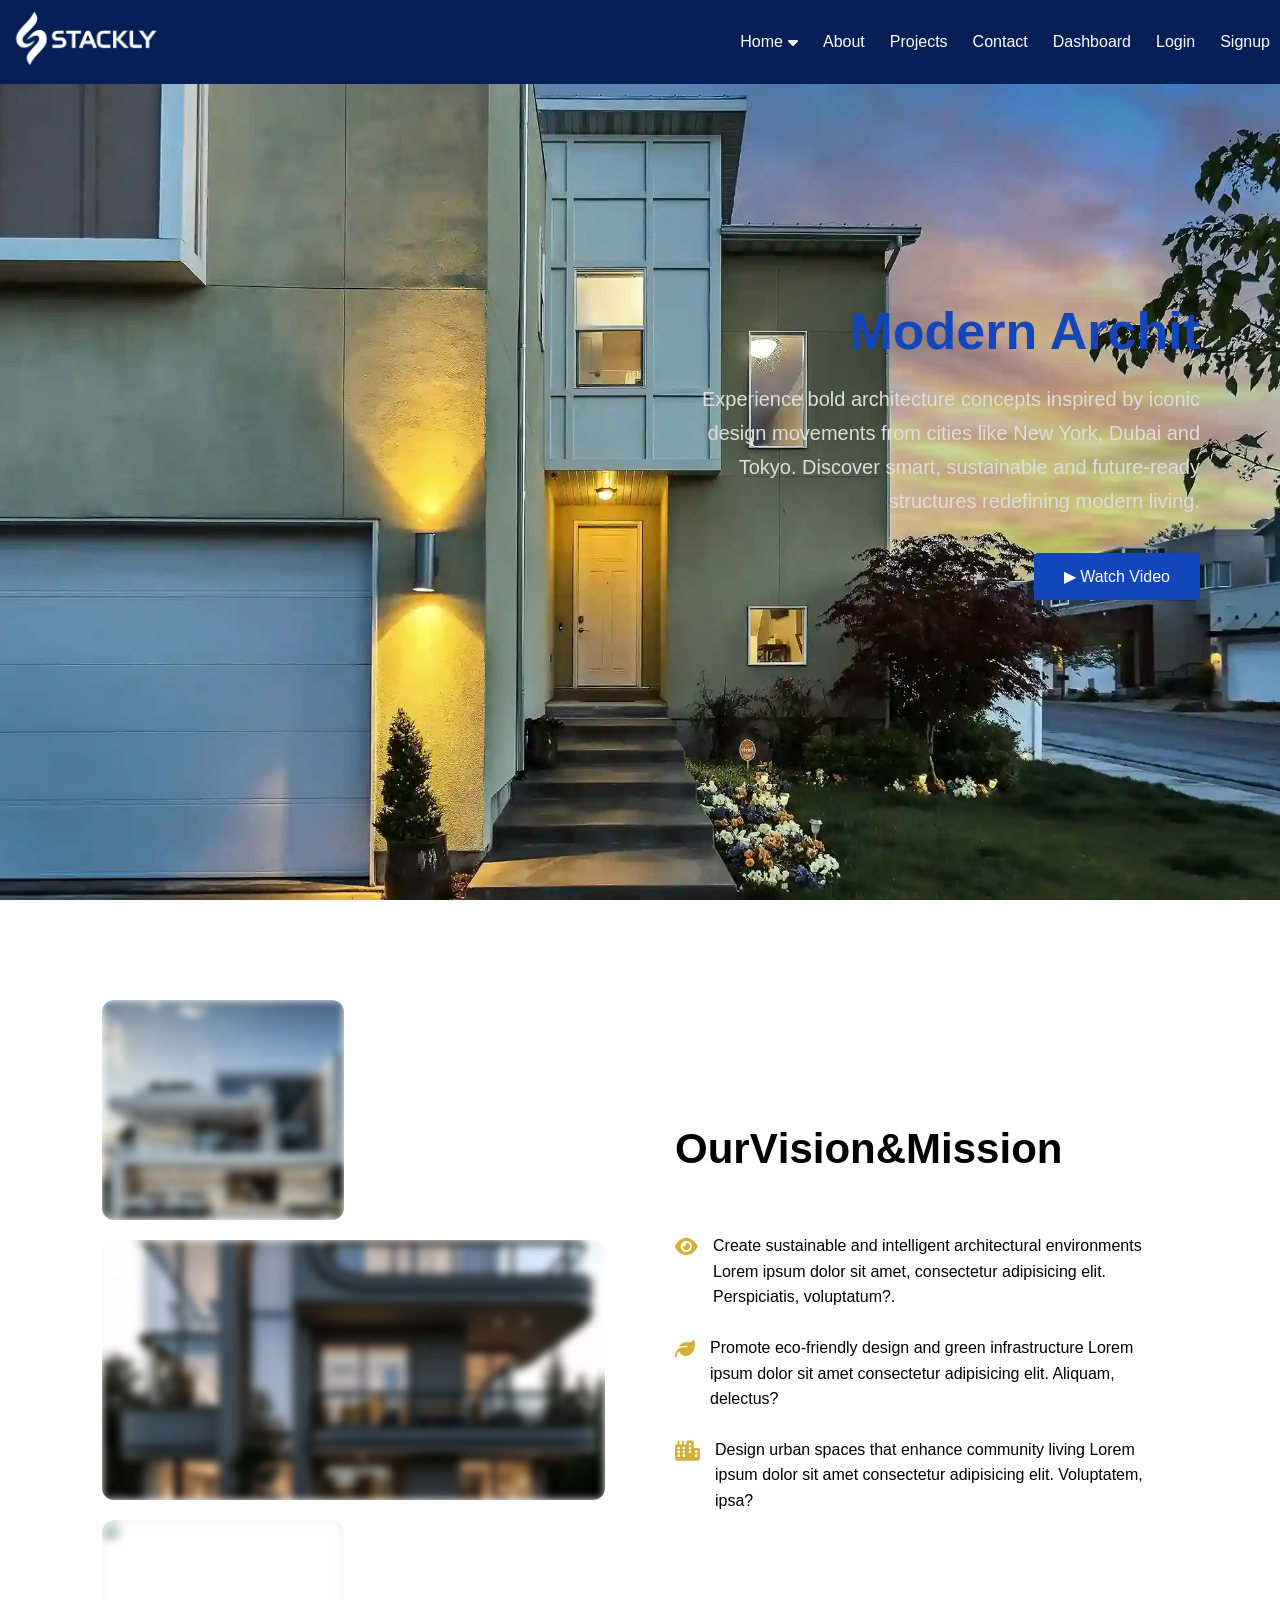
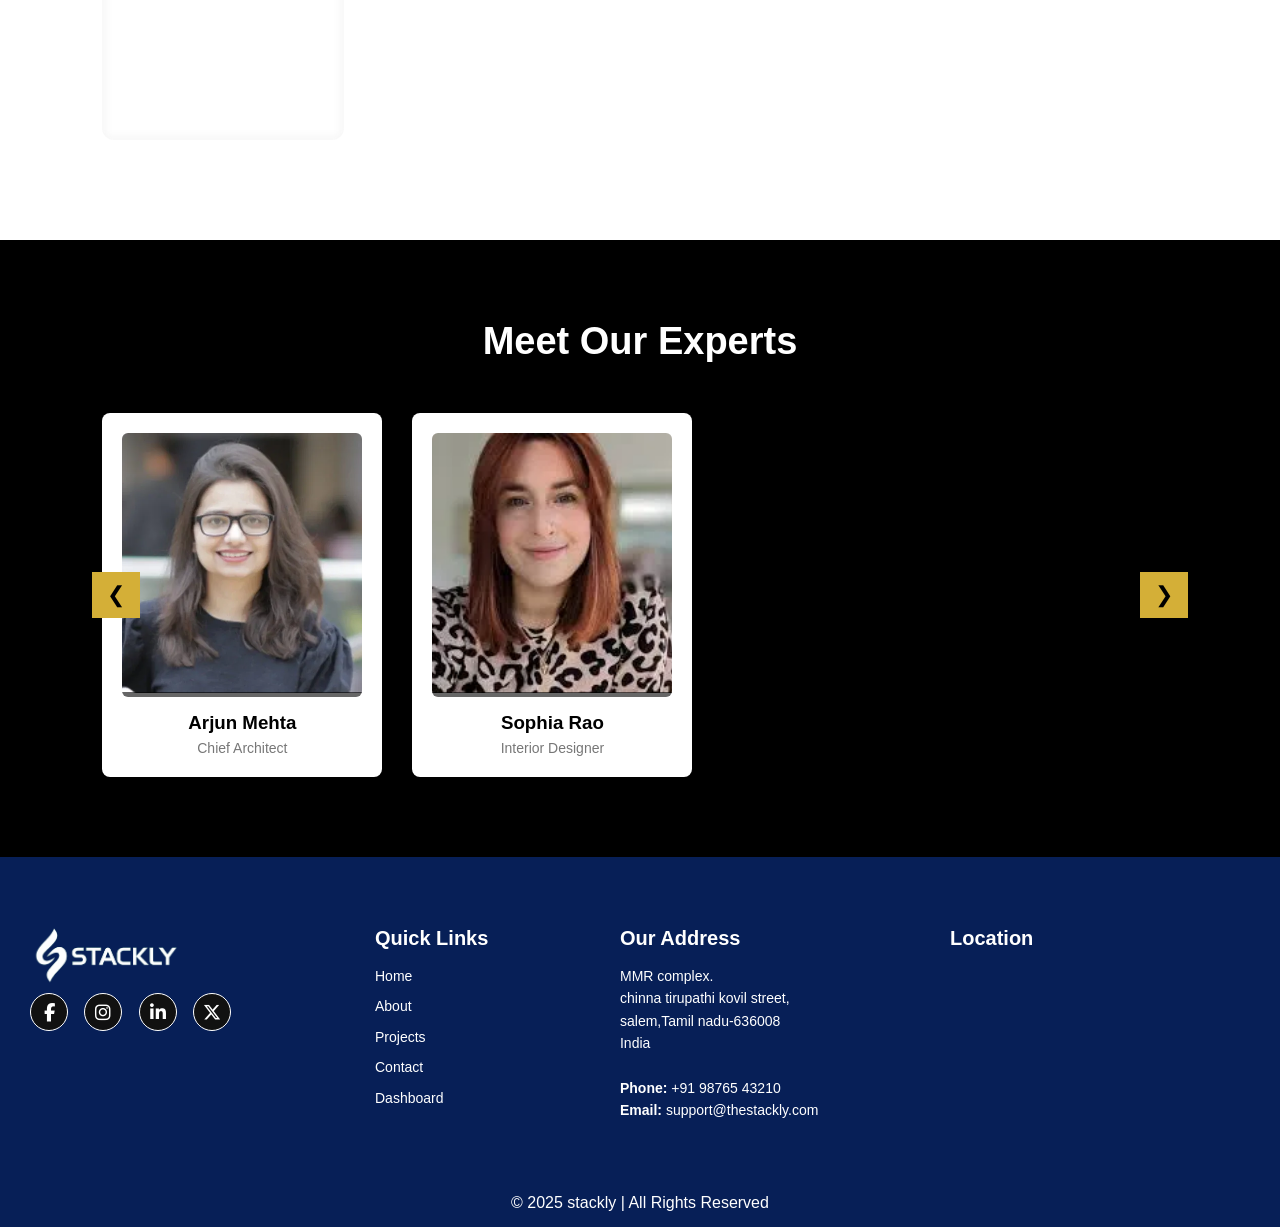
==== commit 5927bcaa: "Add files via upload" ====
--- a/about.html
+++ b/about.html
@@ -712,7 +712,7 @@
 
                 <div class="lx-img">
             
-                    <img src="./nithiya.webp">
+                    <img src="./joe.webp">
             
                     <!-- SOCIAL OVERLAY -->
                     <div class="lx-social">
--- a/style.css
+++ b/style.css
@@ -22,8 +22,8 @@
 .header {
     position:fixed;
     width: 100%;
-    padding: 18px 40px;
-    background:  rgb(19, 70, 187);
+    padding: 10px 10px;
+    background:  rgb(7, 31, 87);
     color: black;
     display: flex;
     justify-content: space-between;
@@ -86,7 +86,7 @@
 }
 
 .dropdown-content li a:hover {
-    background: linear-gradient(to top, rgb(232, 179, 44), transparent);
+    background: black;  
 }
 
 /* Toggle */
